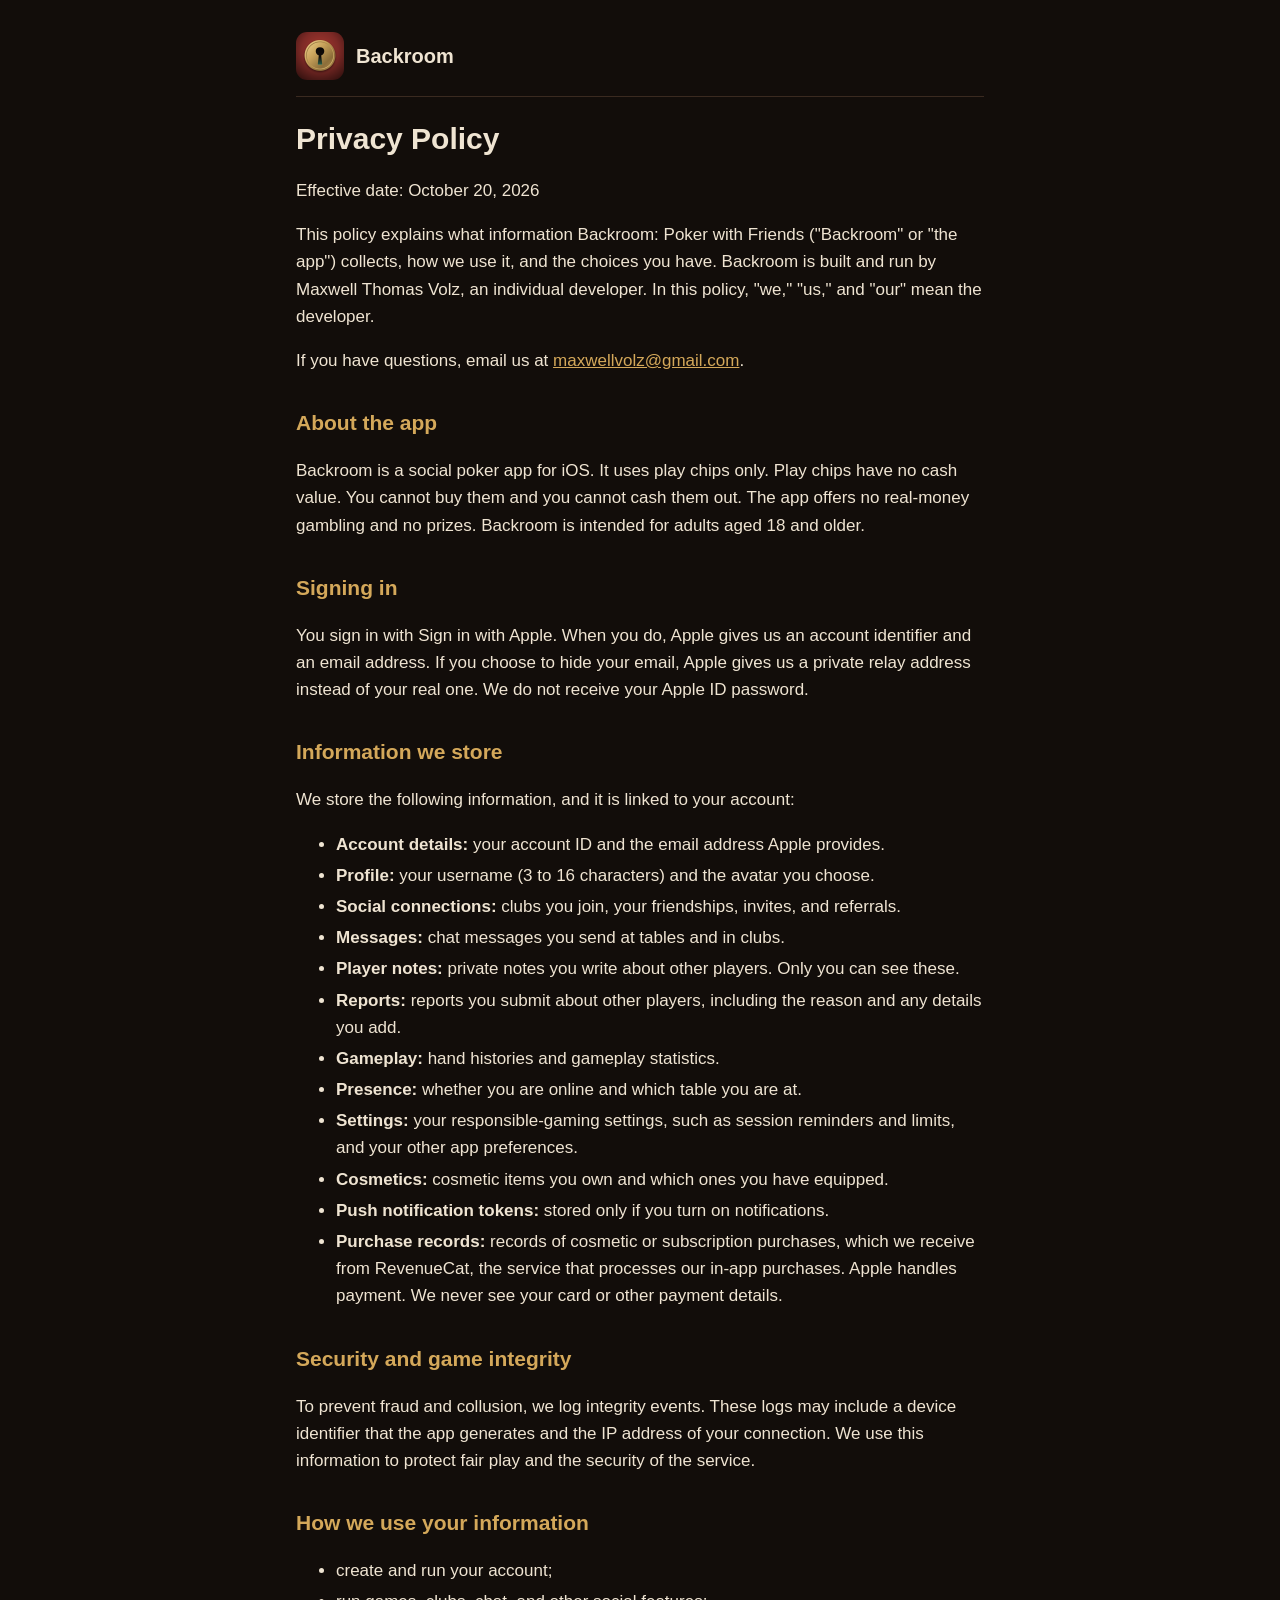
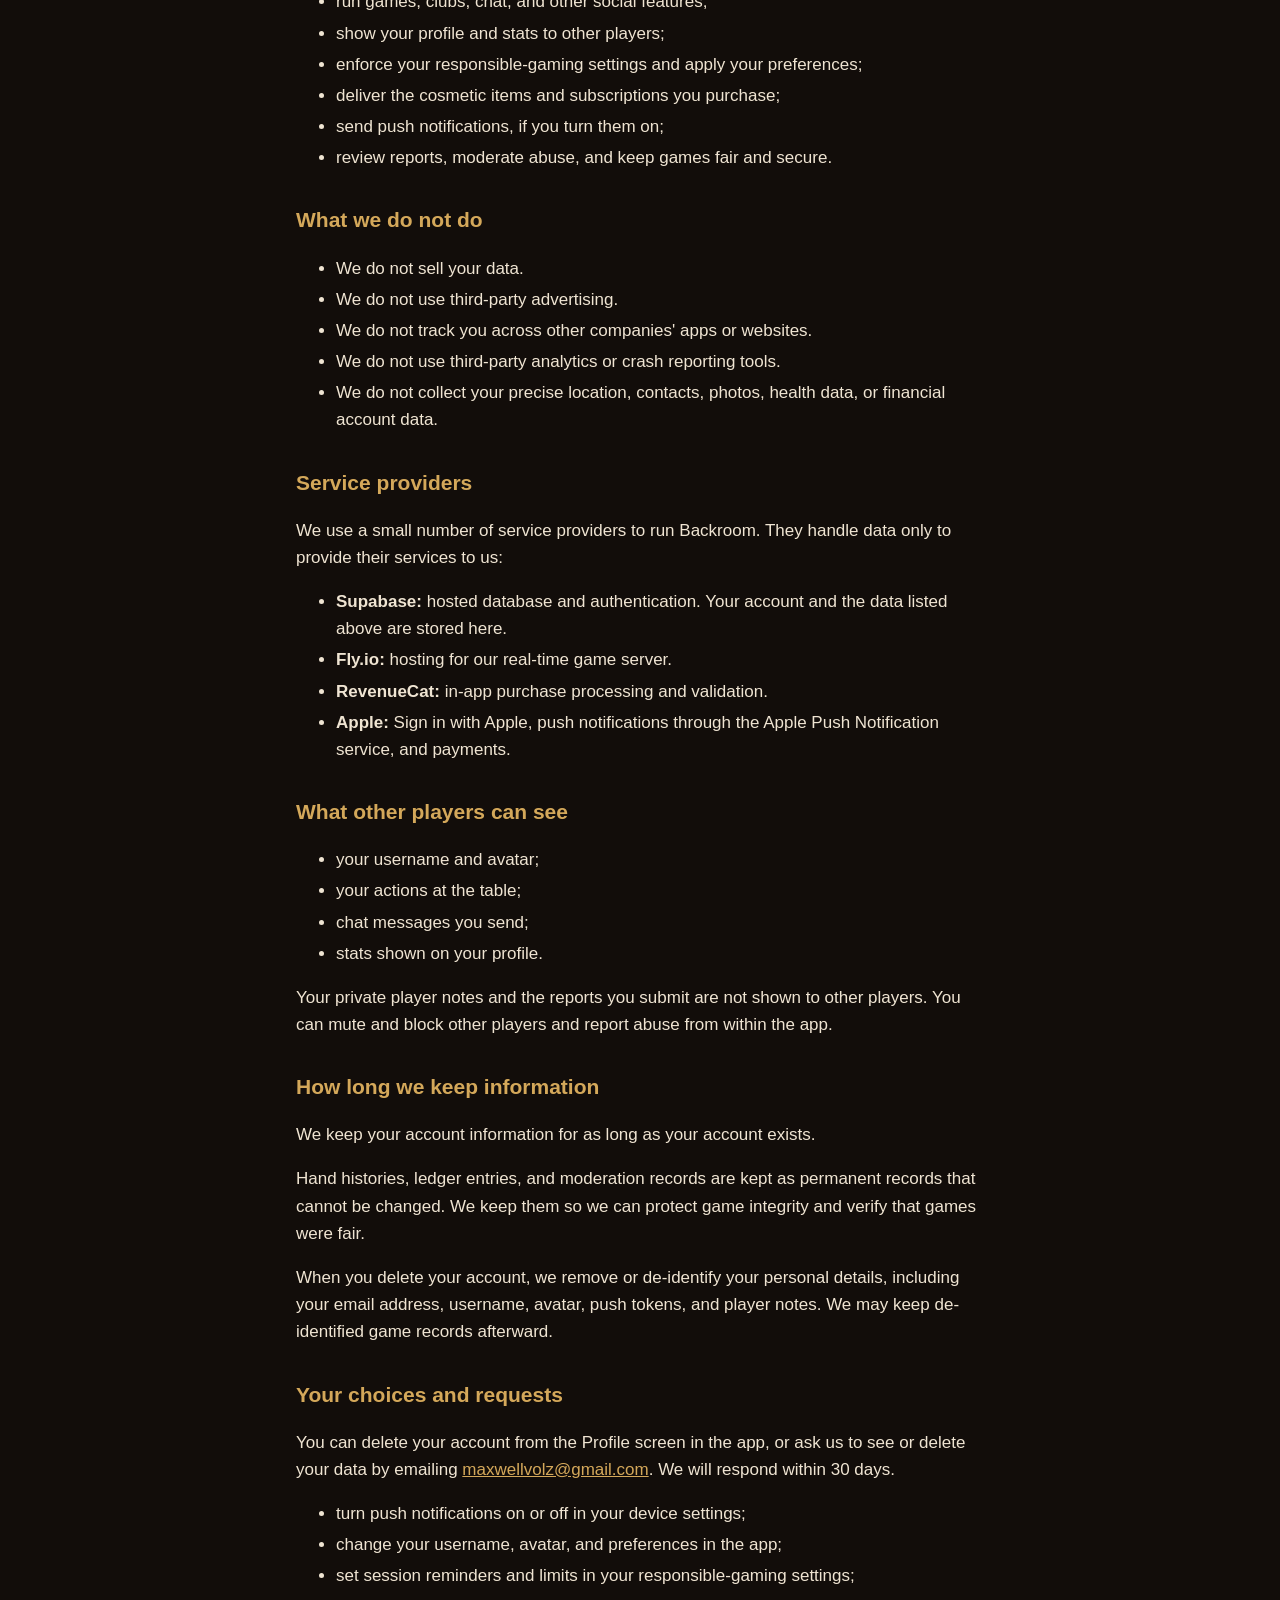
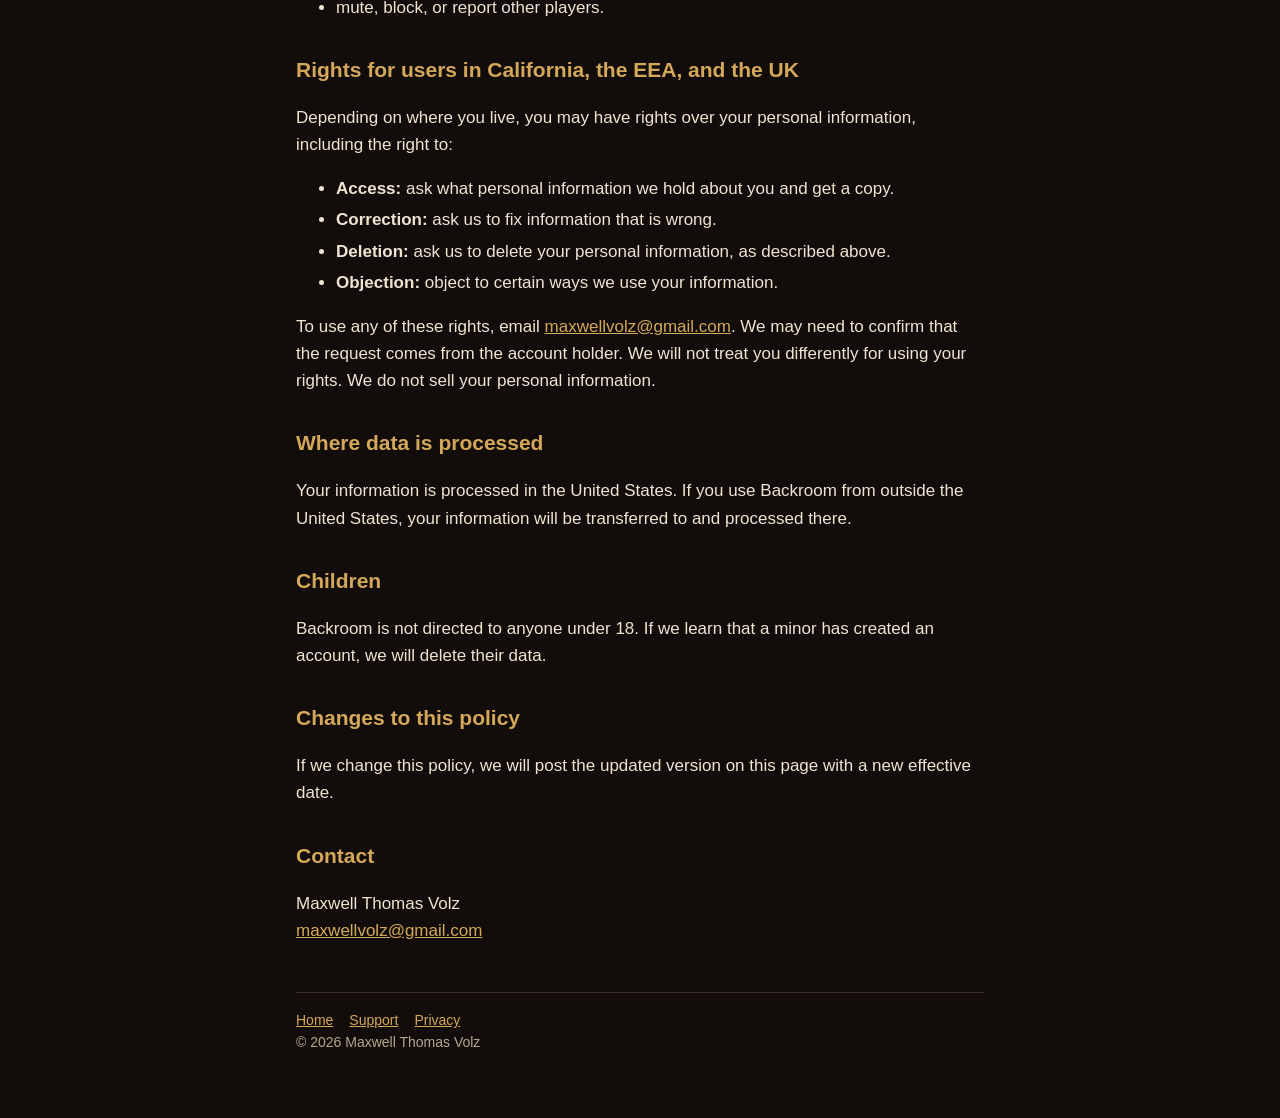
==== privacy/index.html @ 8c26c26c "Backroom support and privacy pages Co-Authored-By: Claude Opus 5.5 <noreply@anthropic.com> Claude-Se" ====
<!doctype html><html lang="en"><head><meta charset="utf-8">
<meta name="viewport" content="width=device-width,initial-scale=1">
<title>Privacy Policy - Backroom</title><link rel="stylesheet" href="../style.css"><link rel="icon" href="../icon.png"></head>
<body><main><header><img src="../icon.png" alt=""><a href="../">Backroom</a></header>
<h1>Privacy Policy</h1>
<p>Effective date: October 20, 2026</p>

<p>This policy explains what information Backroom: Poker with Friends ("Backroom" or "the app") collects, how we use it, and the choices you have. Backroom is built and run by Maxwell Thomas Volz, an individual developer. In this policy, "we," "us," and "our" mean the developer.</p>
<p>If you have questions, email us at <a href="mailto:maxwellvolz@gmail.com">maxwellvolz@gmail.com</a>.</p>

<h2>About the app</h2>
<p>Backroom is a social poker app for iOS. It uses play chips only. Play chips have no cash value. You cannot buy them and you cannot cash them out. The app offers no real-money gambling and no prizes. Backroom is intended for adults aged 18 and older.</p>

<h2>Signing in</h2>
<p>You sign in with Sign in with Apple. When you do, Apple gives us an account identifier and an email address. If you choose to hide your email, Apple gives us a private relay address instead of your real one. We do not receive your Apple ID password.</p>

<h2>Information we store</h2>
<p>We store the following information, and it is linked to your account:</p>
<ul>
<li><strong>Account details:</strong> your account ID and the email address Apple provides.</li>
<li><strong>Profile:</strong> your username (3 to 16 characters) and the avatar you choose.</li>
<li><strong>Social connections:</strong> clubs you join, your friendships, invites, and referrals.</li>
<li><strong>Messages:</strong> chat messages you send at tables and in clubs.</li>
<li><strong>Player notes:</strong> private notes you write about other players. Only you can see these.</li>
<li><strong>Reports:</strong> reports you submit about other players, including the reason and any details you add.</li>
<li><strong>Gameplay:</strong> hand histories and gameplay statistics.</li>
<li><strong>Presence:</strong> whether you are online and which table you are at.</li>
<li><strong>Settings:</strong> your responsible-gaming settings, such as session reminders and limits, and your other app preferences.</li>
<li><strong>Cosmetics:</strong> cosmetic items you own and which ones you have equipped.</li>
<li><strong>Push notification tokens:</strong> stored only if you turn on notifications.</li>
<li><strong>Purchase records:</strong> records of cosmetic or subscription purchases, which we receive from RevenueCat, the service that processes our in-app purchases. Apple handles payment. We never see your card or other payment details.</li>
</ul>

<h2>Security and game integrity</h2>
<p>To prevent fraud and collusion, we log integrity events. These logs may include a device identifier that the app generates and the IP address of your connection. We use this information to protect fair play and the security of the service.</p>

<h2>How we use your information</h2>
<ul>
<li>create and run your account;</li>
<li>run games, clubs, chat, and other social features;</li>
<li>show your profile and stats to other players;</li>
<li>enforce your responsible-gaming settings and apply your preferences;</li>
<li>deliver the cosmetic items and subscriptions you purchase;</li>
<li>send push notifications, if you turn them on;</li>
<li>review reports, moderate abuse, and keep games fair and secure.</li>
</ul>

<h2>What we do not do</h2>
<ul>
<li>We do not sell your data.</li>
<li>We do not use third-party advertising.</li>
<li>We do not track you across other companies' apps or websites.</li>
<li>We do not use third-party analytics or crash reporting tools.</li>
<li>We do not collect your precise location, contacts, photos, health data, or financial account data.</li>
</ul>

<h2>Service providers</h2>
<p>We use a small number of service providers to run Backroom. They handle data only to provide their services to us:</p>
<ul>
<li><strong>Supabase:</strong> hosted database and authentication. Your account and the data listed above are stored here.</li>
<li><strong>Fly.io:</strong> hosting for our real-time game server.</li>
<li><strong>RevenueCat:</strong> in-app purchase processing and validation.</li>
<li><strong>Apple:</strong> Sign in with Apple, push notifications through the Apple Push Notification service, and payments.</li>
</ul>

<h2>What other players can see</h2>
<ul>
<li>your username and avatar;</li>
<li>your actions at the table;</li>
<li>chat messages you send;</li>
<li>stats shown on your profile.</li>
</ul>
<p>Your private player notes and the reports you submit are not shown to other players. You can mute and block other players and report abuse from within the app.</p>

<h2>How long we keep information</h2>
<p>We keep your account information for as long as your account exists.</p>
<p>Hand histories, ledger entries, and moderation records are kept as permanent records that cannot be changed. We keep them so we can protect game integrity and verify that games were fair.</p>
<p>When you delete your account, we remove or de-identify your personal details, including your email address, username, avatar, push tokens, and player notes. We may keep de-identified game records afterward.</p>

<h2>Your choices and requests</h2>
<p>You can delete your account from the Profile screen in the app, or ask us to see or delete your data by emailing <a href="mailto:maxwellvolz@gmail.com">maxwellvolz@gmail.com</a>. We will respond within 30 days.</p>
<ul>
<li>turn push notifications on or off in your device settings;</li>
<li>change your username, avatar, and preferences in the app;</li>
<li>set session reminders and limits in your responsible-gaming settings;</li>
<li>mute, block, or report other players.</li>
</ul>

<h2>Rights for users in California, the EEA, and the UK</h2>
<p>Depending on where you live, you may have rights over your personal information, including the right to:</p>
<ul>
<li><strong>Access:</strong> ask what personal information we hold about you and get a copy.</li>
<li><strong>Correction:</strong> ask us to fix information that is wrong.</li>
<li><strong>Deletion:</strong> ask us to delete your personal information, as described above.</li>
<li><strong>Objection:</strong> object to certain ways we use your information.</li>
</ul>
<p>To use any of these rights, email <a href="mailto:maxwellvolz@gmail.com">maxwellvolz@gmail.com</a>. We may need to confirm that the request comes from the account holder. We will not treat you differently for using your rights. We do not sell your personal information.</p>

<h2>Where data is processed</h2>
<p>Your information is processed in the United States. If you use Backroom from outside the United States, your information will be transferred to and processed there.</p>

<h2>Children</h2>
<p>Backroom is not directed to anyone under 18. If we learn that a minor has created an account, we will delete their data.</p>

<h2>Changes to this policy</h2>
<p>If we change this policy, we will post the updated version on this page with a new effective date.</p>

<h2>Contact</h2>
<p>Maxwell Thomas Volz<br><a href="mailto:maxwellvolz@gmail.com">maxwellvolz@gmail.com</a></p>

<footer><a href="../">Home</a><a href="../support/">Support</a><a href="../privacy/">Privacy</a><br>&copy; 2026 Maxwell Thomas Volz</footer>
</main></body></html>
---- style.css ----
:root{--bg:#120d0a;--fg:#efe4d2;--muted:#b7a68d;--accent:#d4a85a;--edge:#3a2a20}
*{box-sizing:border-box}body{margin:0;background:var(--bg);color:var(--fg);font:17px/1.6 -apple-system,BlinkMacSystemFont,"Segoe UI",Roboto,sans-serif}
main{max-width:720px;margin:0 auto;padding:32px 16px 64px}header{display:flex;align-items:center;gap:12px;padding-bottom:16px;border-bottom:1px solid var(--edge);margin-bottom:24px}
header img{width:48px;height:48px;border-radius:11px}header a{color:var(--fg);text-decoration:none;font-weight:600;font-size:20px}
h1{font-size:30px;line-height:1.2}h2{font-size:21px;margin-top:32px;color:var(--accent)}a{color:var(--accent)}li{margin:4px 0}
footer{margin-top:48px;padding-top:16px;border-top:1px solid var(--edge);color:var(--muted);font-size:14px}footer a{margin-right:16px}
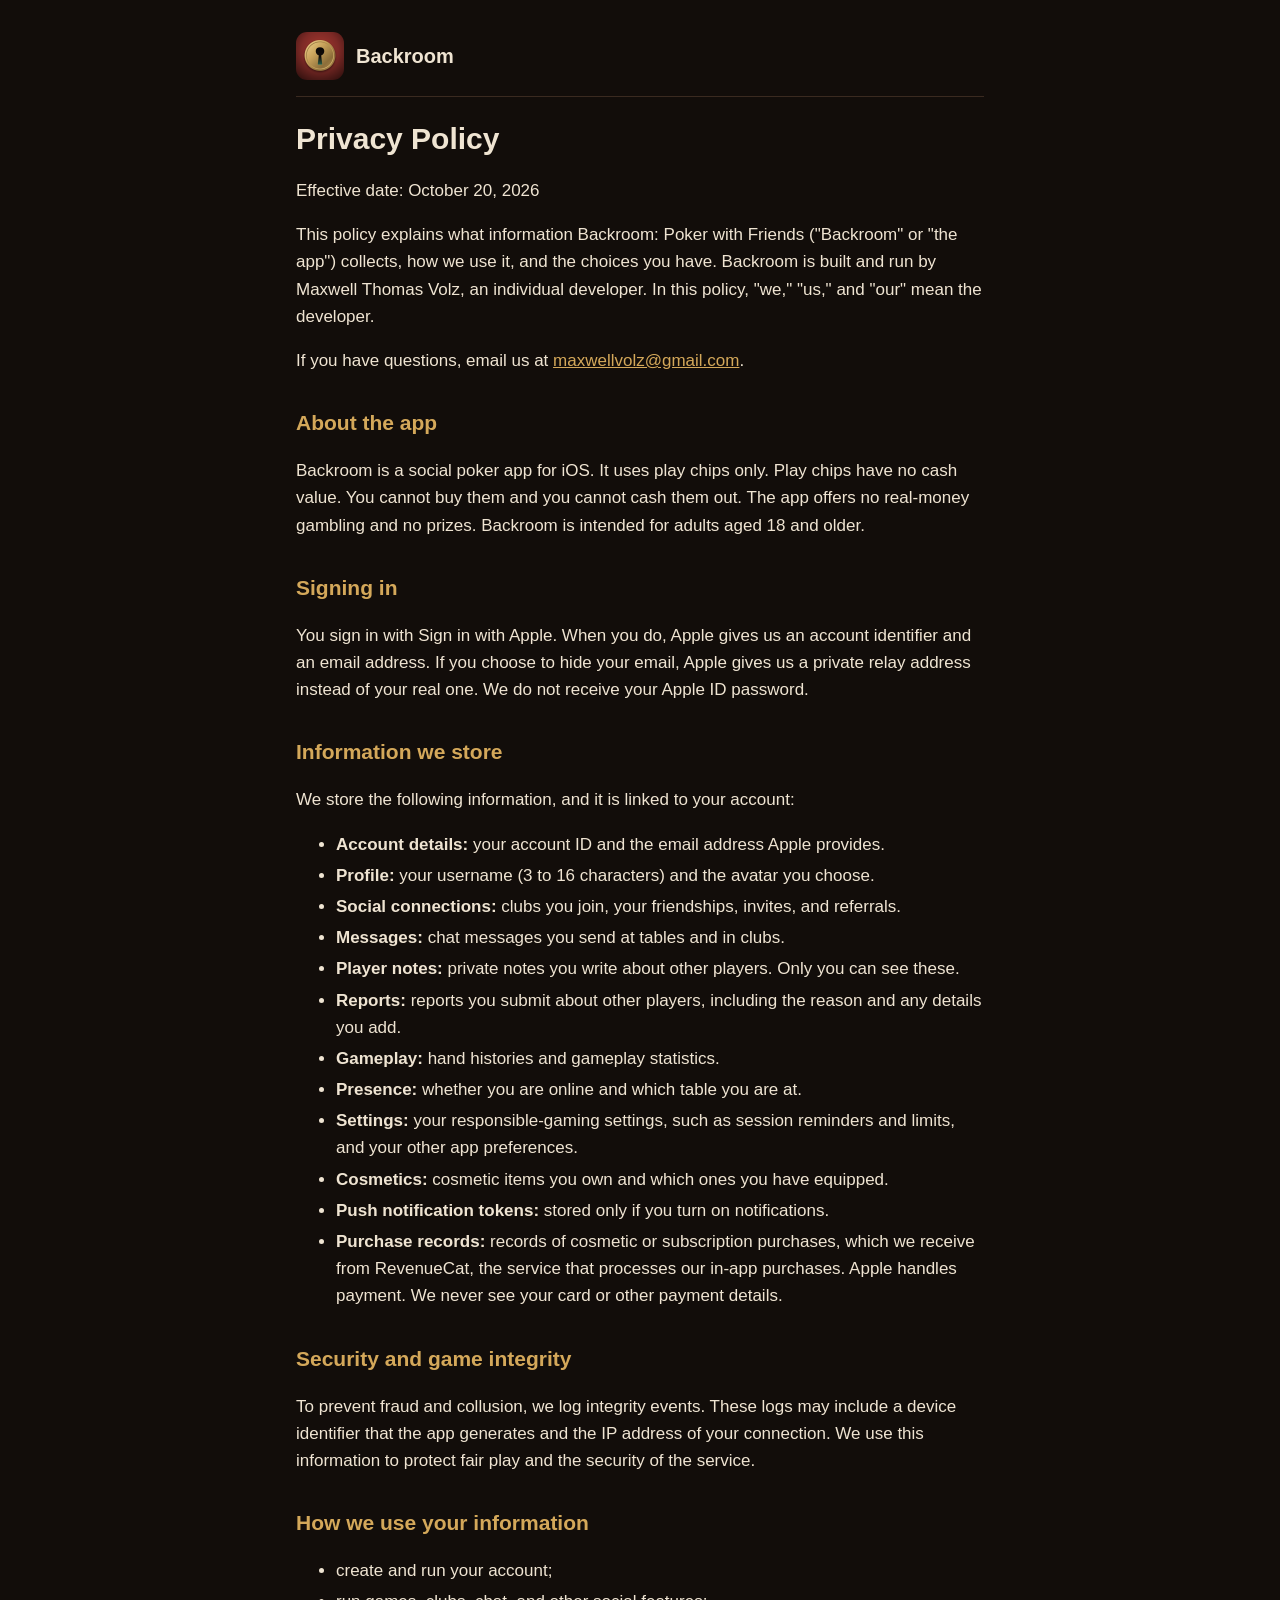
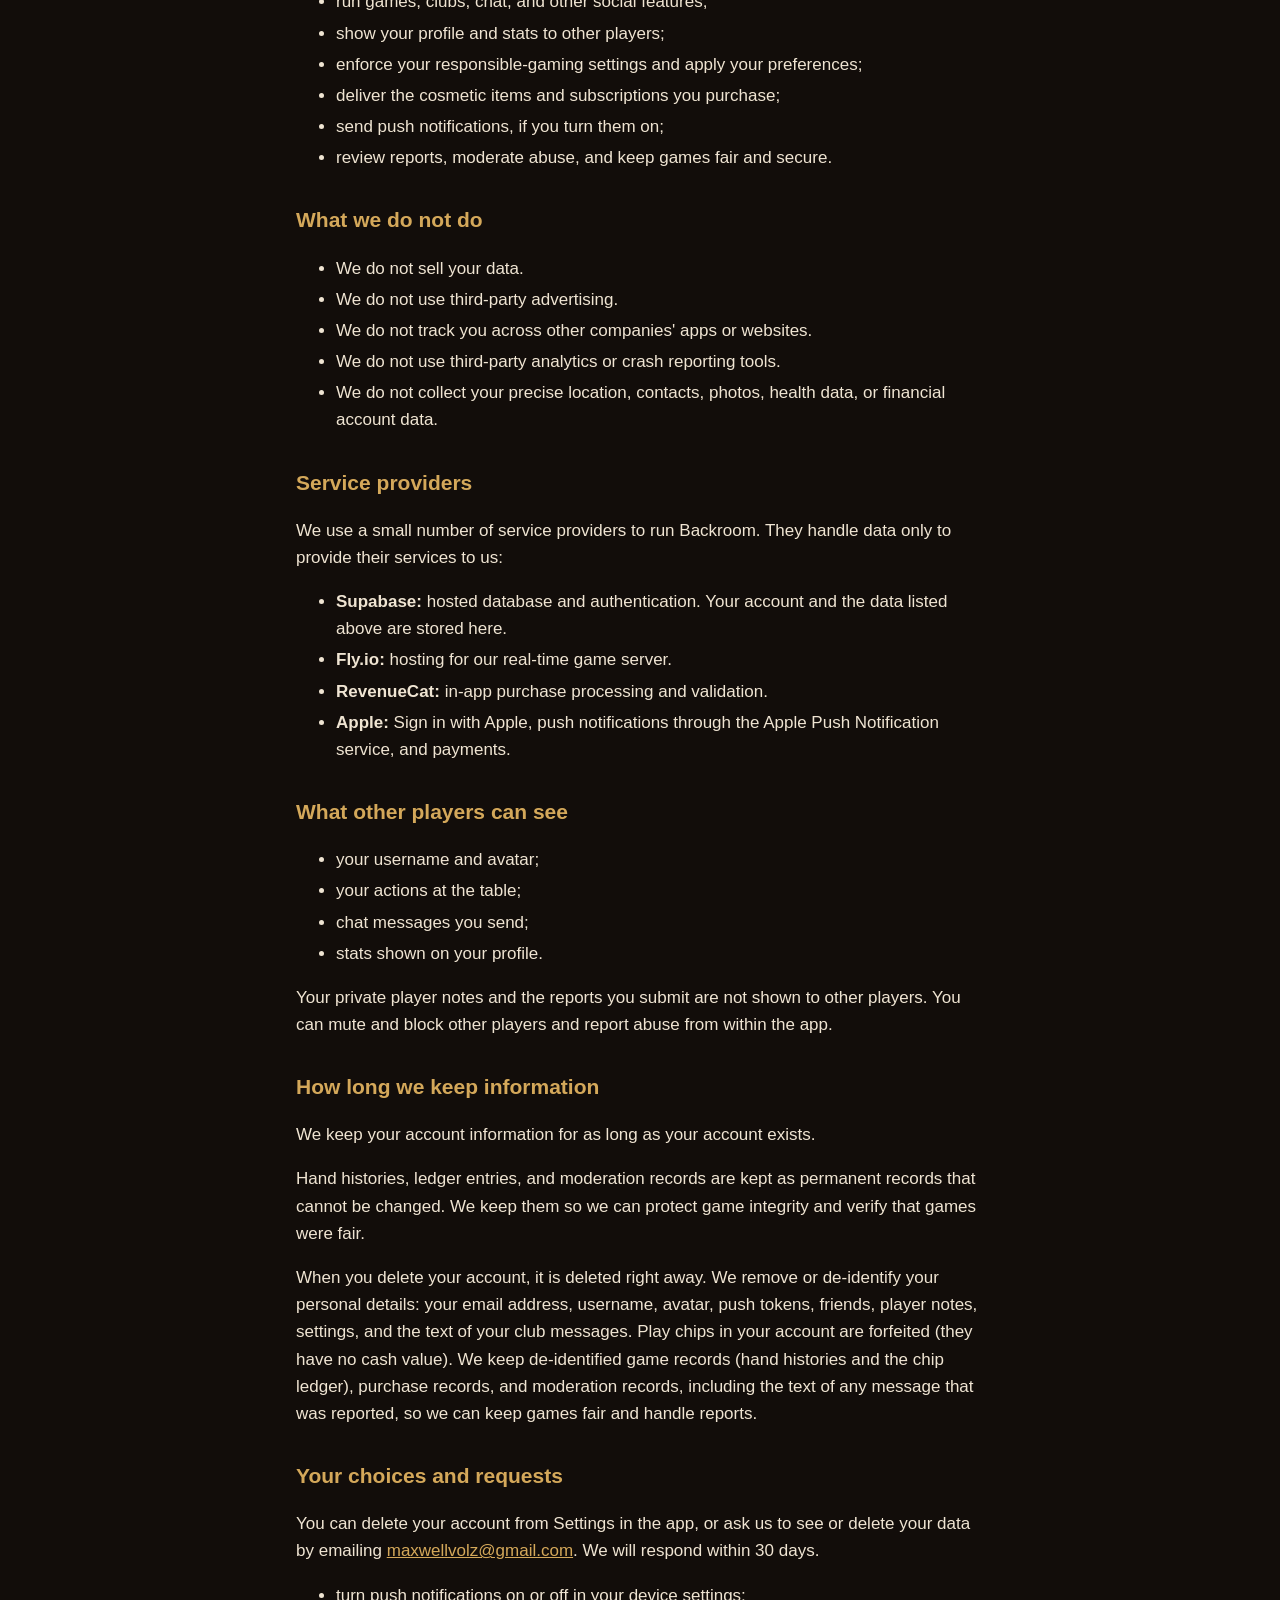
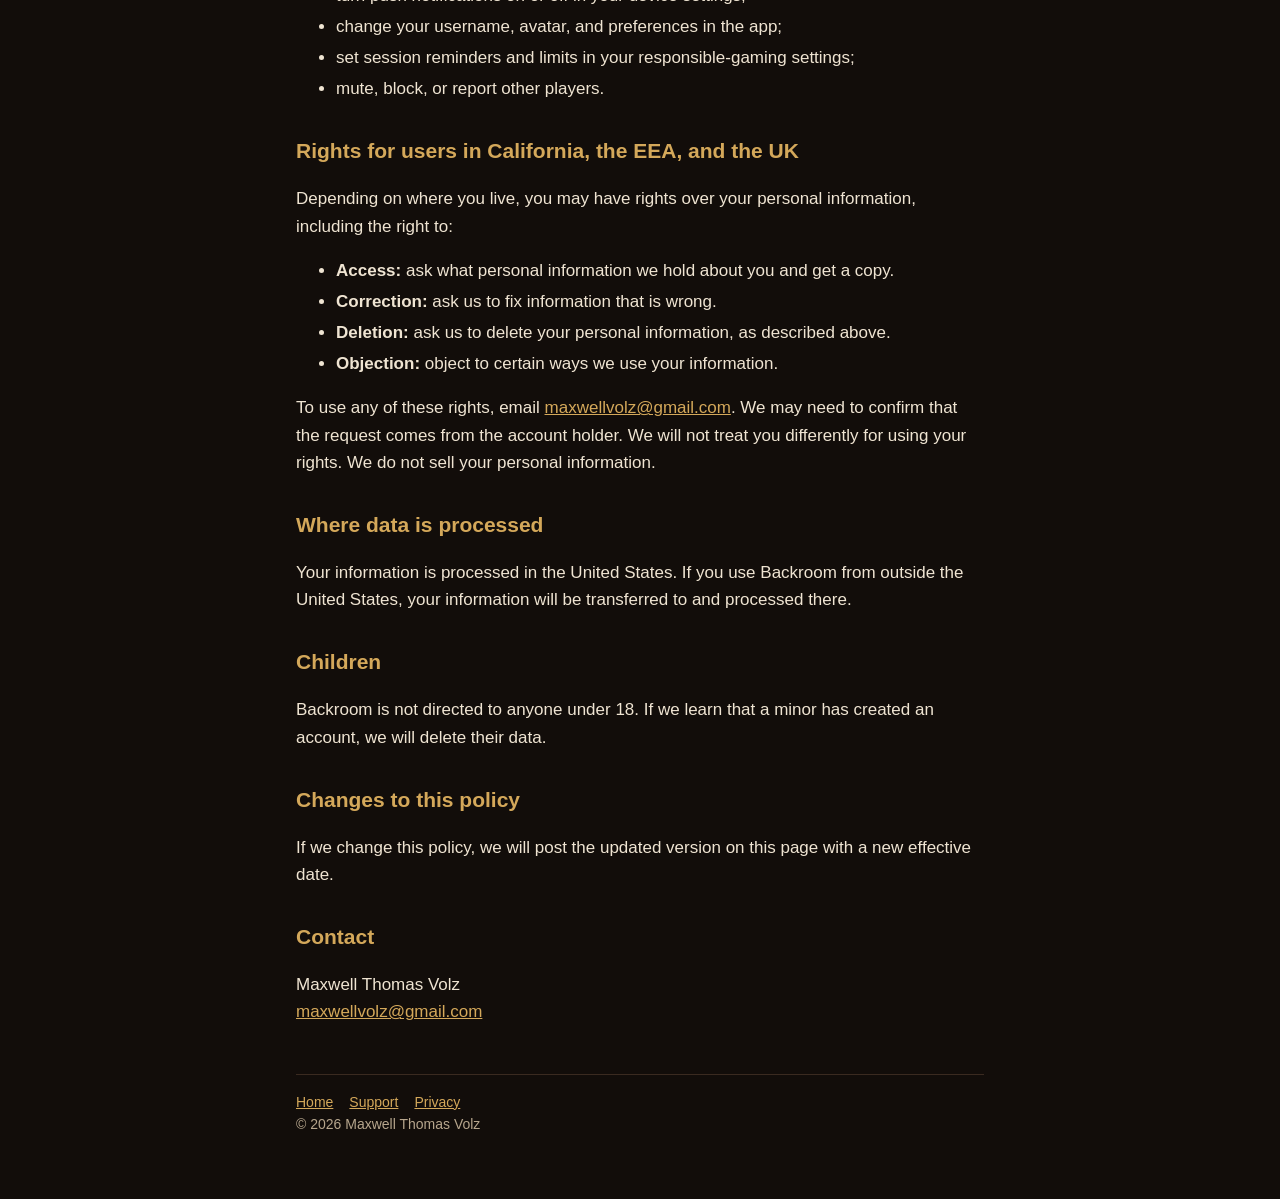
==== commit a3cdc1e5: "Account deletion: in-app from Settings, what is removed and kept Co-Authored-By: Claude Opus 5.5 <no" ====
--- a/privacy/index.html
+++ b/privacy/index.html
@@ -75,10 +75,10 @@
 <h2>How long we keep information</h2>
 <p>We keep your account information for as long as your account exists.</p>
 <p>Hand histories, ledger entries, and moderation records are kept as permanent records that cannot be changed. We keep them so we can protect game integrity and verify that games were fair.</p>
-<p>When you delete your account, we remove or de-identify your personal details, including your email address, username, avatar, push tokens, and player notes. We may keep de-identified game records afterward.</p>
+<p>When you delete your account, it is deleted right away. We remove or de-identify your personal details: your email address, username, avatar, push tokens, friends, player notes, settings, and the text of your club messages. Play chips in your account are forfeited (they have no cash value). We keep de-identified game records (hand histories and the chip ledger), purchase records, and moderation records, including the text of any message that was reported, so we can keep games fair and handle reports.</p>
 
 <h2>Your choices and requests</h2>
-<p>You can delete your account from the Profile screen in the app, or ask us to see or delete your data by emailing <a href="mailto:maxwellvolz@gmail.com">maxwellvolz@gmail.com</a>. We will respond within 30 days.</p>
+<p>You can delete your account from Settings in the app, or ask us to see or delete your data by emailing <a href="mailto:maxwellvolz@gmail.com">maxwellvolz@gmail.com</a>. We will respond within 30 days.</p>
 <ul>
 <li>turn push notifications on or off in your device settings;</li>
 <li>change your username, avatar, and preferences in the app;</li>
